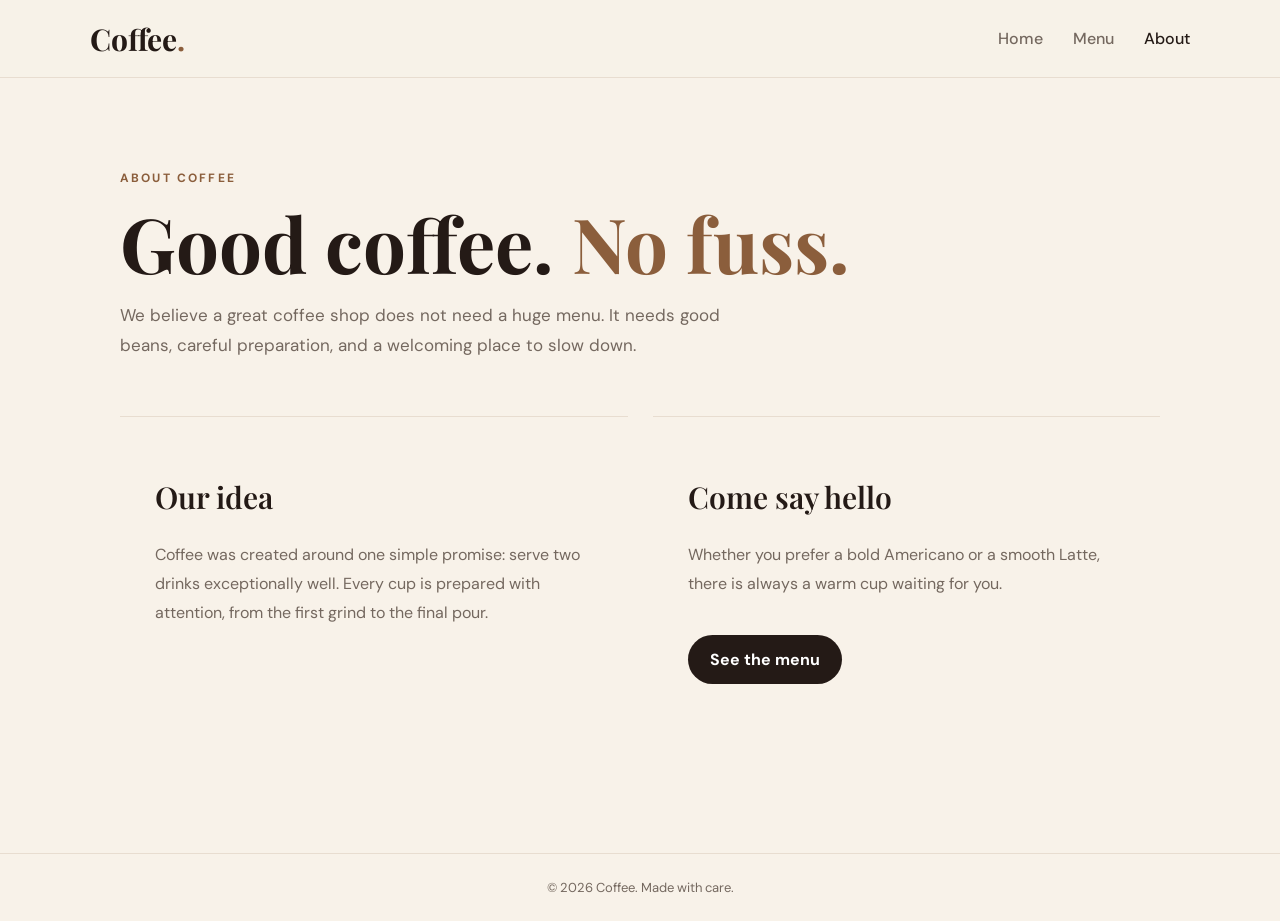
==== about.html @ 1a6e3af3 "feature/about page" ====
<!DOCTYPE html>
<html lang="en">
<head>
  <meta charset="UTF-8">
  <meta name="viewport" content="width=device-width, initial-scale=1.0">
  <title>Coffee — About</title>
  <link rel="stylesheet" href="CSS/style.css">
</head>
<body>
  <header>
    <a class="logo" href="index.html">Coffee<span>.</span></a>
    <nav>
      <a href="index.html">Home</a>
      <a href="menu.html">Menu</a>
      <a class="active" href="about.html">About</a>
    </nav>
  </header>

  <main class="page about">
    <section class="intro">
      <p class="eyebrow">About Coffee</p>
      <h1>Good coffee. <span>No fuss.</span></h1>
      <p>We believe a great coffee shop does not need a huge menu. It needs good beans, careful preparation, and a welcoming place to slow down.</p>
    </section>

    <section class="story">
      <div>
        <h2>Our idea</h2>
        <p>Coffee was created around one simple promise: serve two drinks exceptionally well. Every cup is prepared with attention, from the first grind to the final pour.</p>
      </div>
      <div>
        <h2>Come say hello</h2>
        <p>Whether you prefer a bold Americano or a smooth Latte, there is always a warm cup waiting for you.</p>
        <a class="button" href="menu.html">See the menu</a>
      </div>
    </section>
  </main>

  <footer>© 2026 Coffee. Made with care.</footer>
</body>
</html>
---- CSS/style.css ----
@import url('https://fonts.googleapis.com/css2?family=DM+Sans:wght@400;500;700&family=Playfair+Display:wght@600;700&display=swap');

:root {
  --dark: #241a16;
  --brown: #8b5e3c;
  --cream: #f8f2e9;
  --white: #fffdf9;
  --muted: #74685f;
  --line: #e8ddd0;
}
* { box-sizing: border-box; }
body {
  margin: 0;
  color: var(--dark);
  background: var(--cream);
  font-family: "DM Sans", sans-serif;
}
header {
  height: 78px;
  display: flex;
  align-items: center;
  justify-content: space-between;
  padding: 0 7%;
  background: rgba(248,242,233,.92);
  border-bottom: 1px solid var(--line);
}
.logo {
  color: var(--dark);
  text-decoration: none;
  font: 700 30px "Playfair Display", serif;
}
.logo span, h1 span { color: var(--brown); }
nav { display: flex; gap: 30px; }
nav a {
  color: var(--muted);
  text-decoration: none;
  font-weight: 500;
}
nav a:hover, nav a.active { color: var(--dark); }
.hero {
  min-height: calc(100vh - 125px);
  padding: 7% 10%;
  display: flex;
  align-items: center;
  justify-content: space-between;
  gap: 60px;
}
.hero-copy { max-width: 620px; }
.eyebrow {
  text-transform: uppercase;
  letter-spacing: .18em;
  font-size: 12px;
  font-weight: 700;
  color: var(--brown);
}
h1 {
  font: 700 clamp(46px, 7vw, 86px)/1.02 "Playfair Display", serif;
  margin: 18px 0;
}
.hero-copy > p:not(.eyebrow), .intro > p:not(.eyebrow) {
  color: var(--muted);
  line-height: 1.8;
  font-size: 17px;
  max-width: 600px;
}
.button {
  display: inline-block;
  margin-top: 20px;
  padding: 14px 22px;
  background: var(--dark);
  color: white;
  text-decoration: none;
  border-radius: 999px;
  font-weight: 700;
}
.coffee-art { width: 330px; height: 330px; position: relative; }
.cup {
  position: absolute; width: 210px; height: 170px; left: 45px; top: 95px;
  border-radius: 0 0 90px 90px; background: white; box-shadow: 0 20px 35px #3a24151f;
}
.coffee { width: 175px; height: 34px; margin: 10px auto; border-radius: 50%; background: #4c2c1d; }
.cup:after {
  content:""; position:absolute; right:-58px; top:35px; width:65px; height:70px;
  border: 14px solid white; border-left: 0; border-radius: 0 50% 50% 0;
}
.saucer {
  position:absolute; width:270px; height:25px; left:30px; bottom:35px;
  border-radius:50%; background:#e4d3bf;
}
.steam {
  position:absolute; width:25px; height:70px; top:15px;
  border-left: 3px solid #cdbbaa; border-radius:50%; transform:rotate(10deg);
}
.steam.one { left:125px; } .steam.two { left:175px; height:55px; transform:rotate(-8deg); }
.page { max-width: 1100px; margin: 0 auto; padding: 80px 30px 100px; min-height: calc(100vh - 125px); }
.intro { max-width: 750px; margin-bottom: 55px; }
.intro h1 { font-size: clamp(48px, 7vw, 76px); }
.cards { display:grid; grid-template-columns:repeat(2, 1fr); gap:25px; }
.card {
  position:relative; background:var(--white); padding:42px; border:1px solid var(--line);
  border-radius:24px; box-shadow:0 12px 35px #3a24150d;
}
.card.featured { background:#30221b; color:white; }
.card p { color:var(--muted); line-height:1.7; }
.featured p { color:#d8cbc0; }
.card-icon { font-size:42px; margin-bottom:20px; }
.card h2 { font:600 32px "Playfair Display", serif; margin:0 0 14px; }
.price { margin-top:25px; font-weight:700; font-size:20px; }
.badge {
  position:absolute; top:20px; right:20px; padding:7px 12px;
  border-radius:999px; background:#d6ad7b; color:#30221b; font-size:12px; font-weight:700;
}
.story { display:grid; grid-template-columns:1fr 1fr; gap:25px; }
.story > div { padding:35px; border-top:1px solid var(--line); }
.story h2 { font:600 30px "Playfair Display", serif; }
.story p { color:var(--muted); line-height:1.8; }
footer { text-align:center; padding:25px; color:var(--muted); font-size:13px; border-top:1px solid var(--line); }
@media (max-width: 700px) {
  header { padding:0 5%; } nav { gap:14px; font-size:14px; }
  .hero { padding:55px 7%; flex-direction:column; text-align:center; }
  .hero-copy > p:not(.eyebrow) { margin-left:auto; margin-right:auto; }
  .coffee-art { transform:scale(.82); margin-top:-20px; }
  .cards, .story { grid-template-columns:1fr; }
  .page { padding:55px 20px 75px; }
}
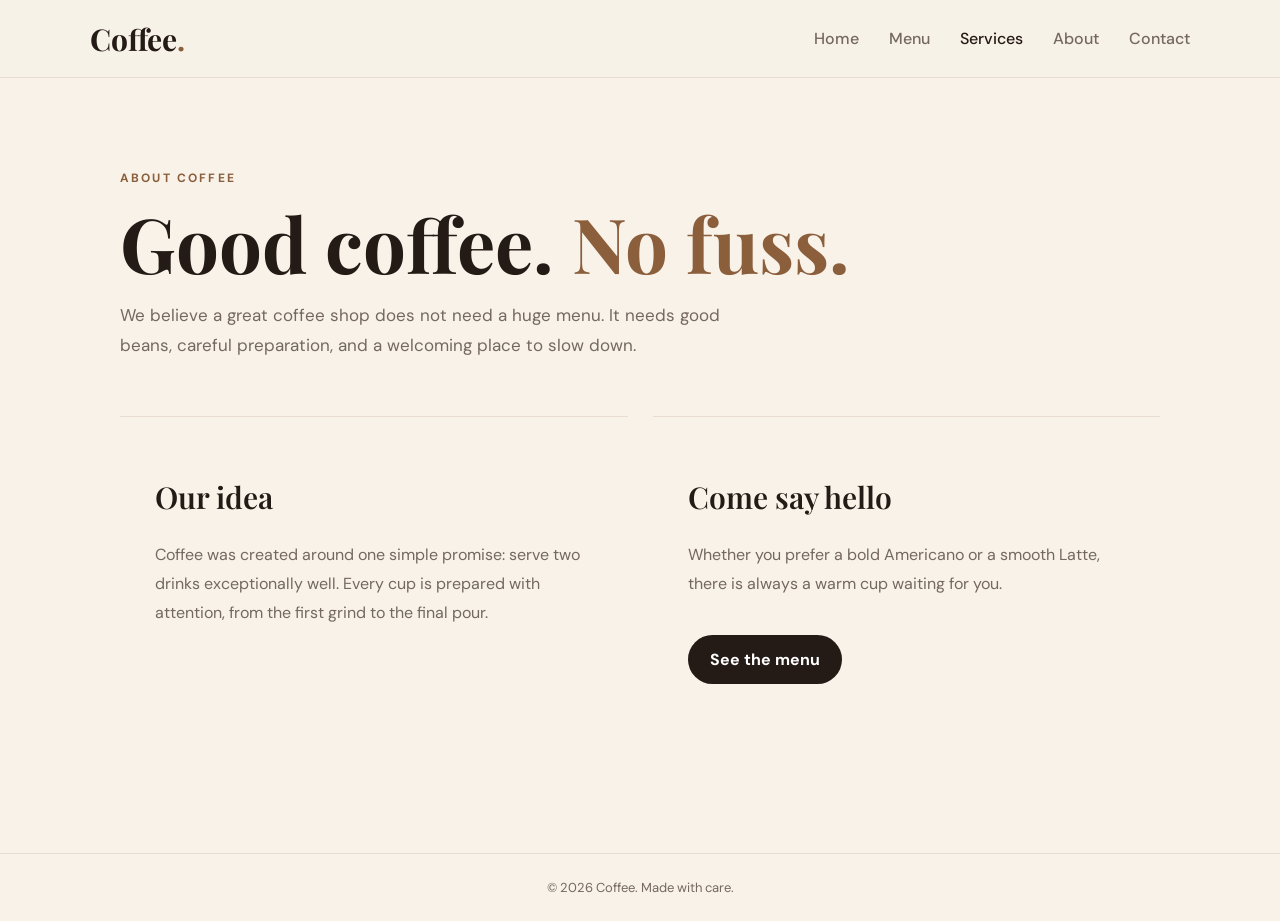
==== commit fd144dd3: "fix home page" ====
--- a/about.html
+++ b/about.html
@@ -12,7 +12,9 @@
     <nav>
       <a href="index.html">Home</a>
       <a href="menu.html">Menu</a>
-      <a class="active" href="about.html">About</a>
+      <a href="services.html" class="active">Services</a>
+      <a href="about.html">About</a>
+      <a href="contact.html">Contact</a>
     </nav>
   </header>
 
